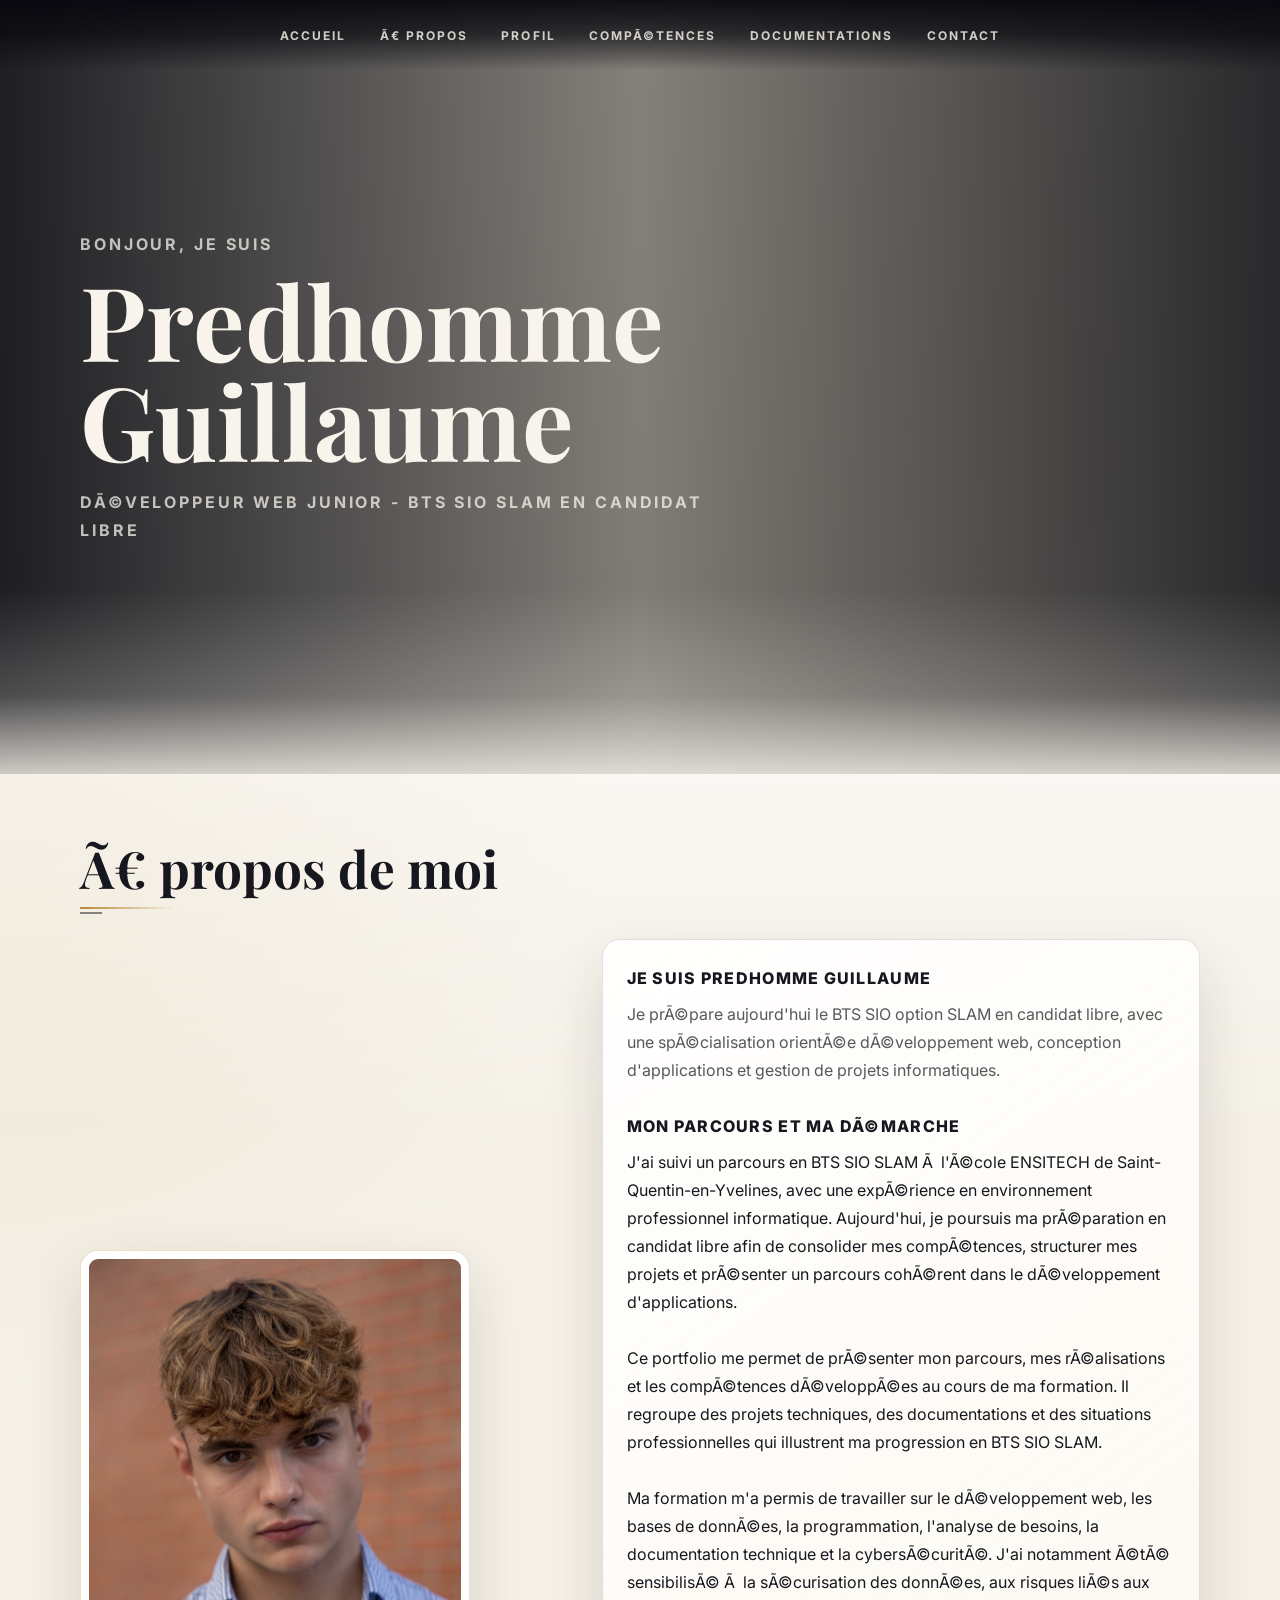
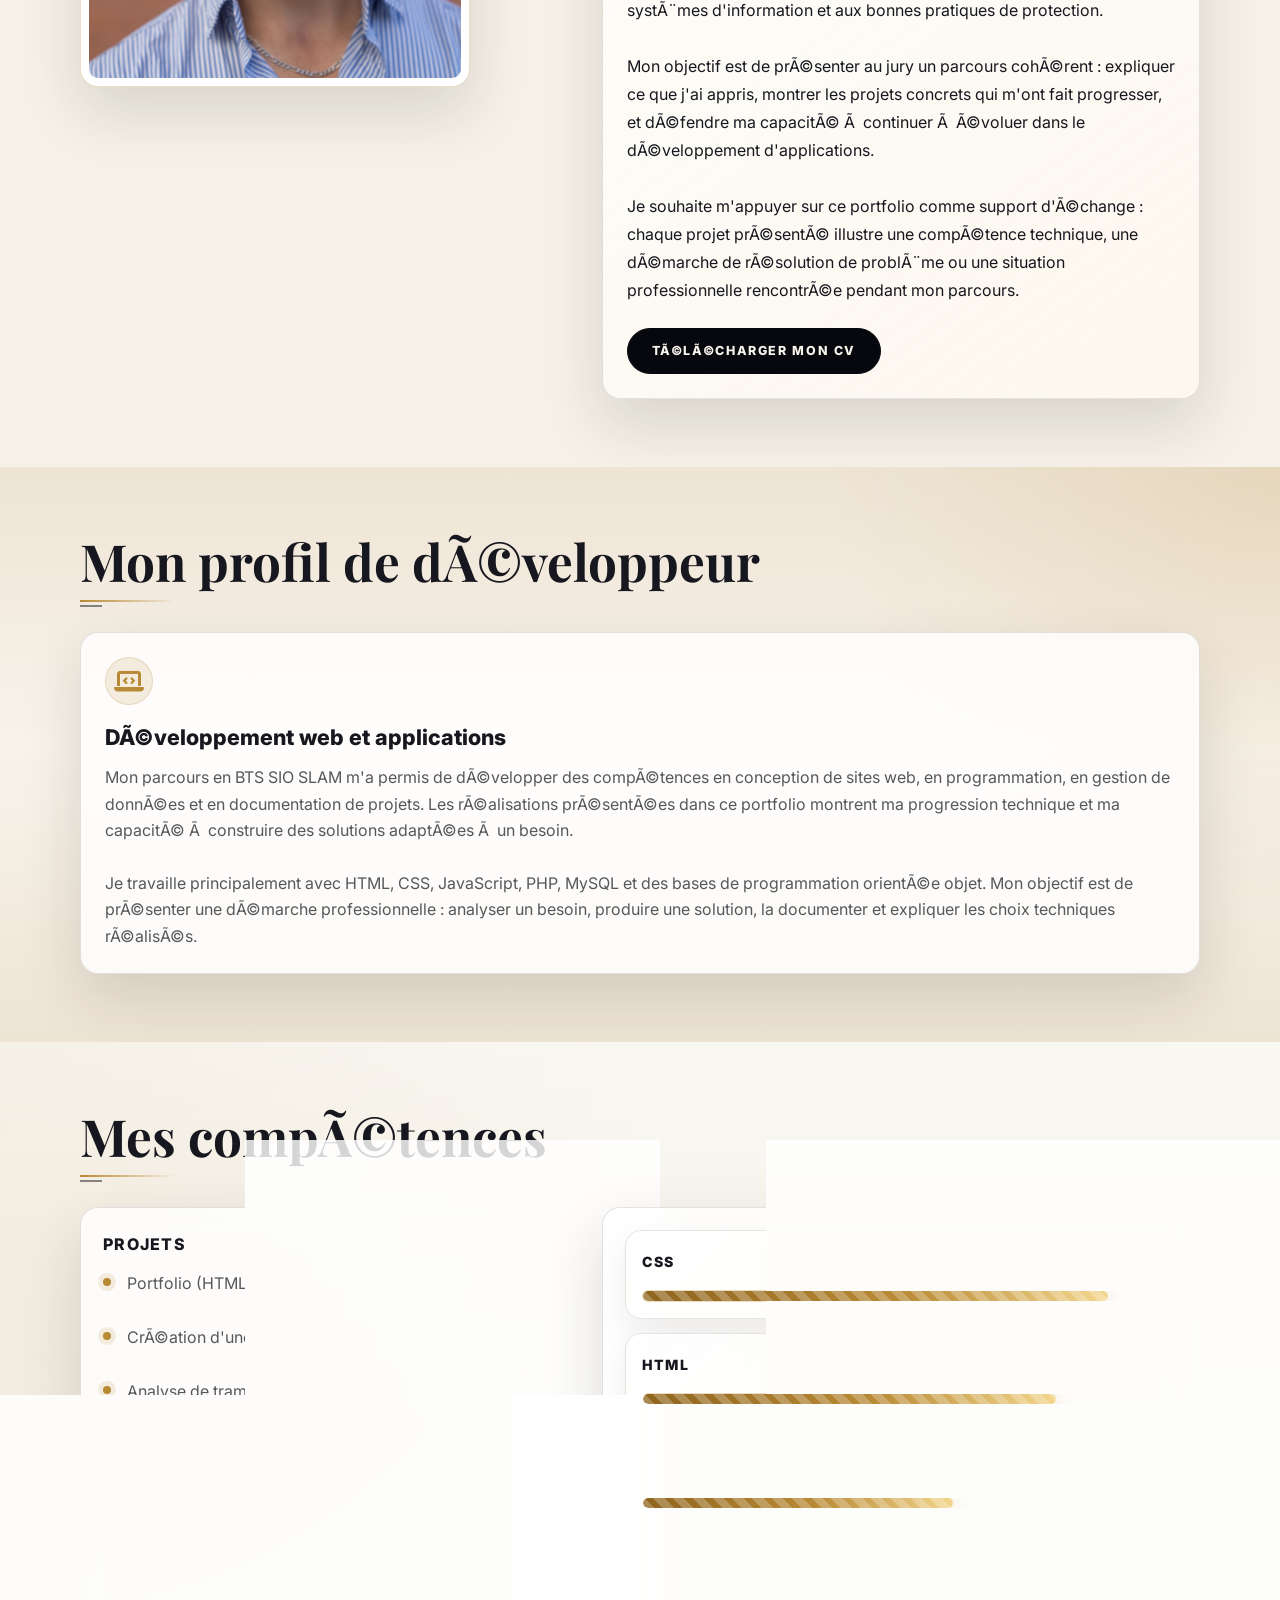
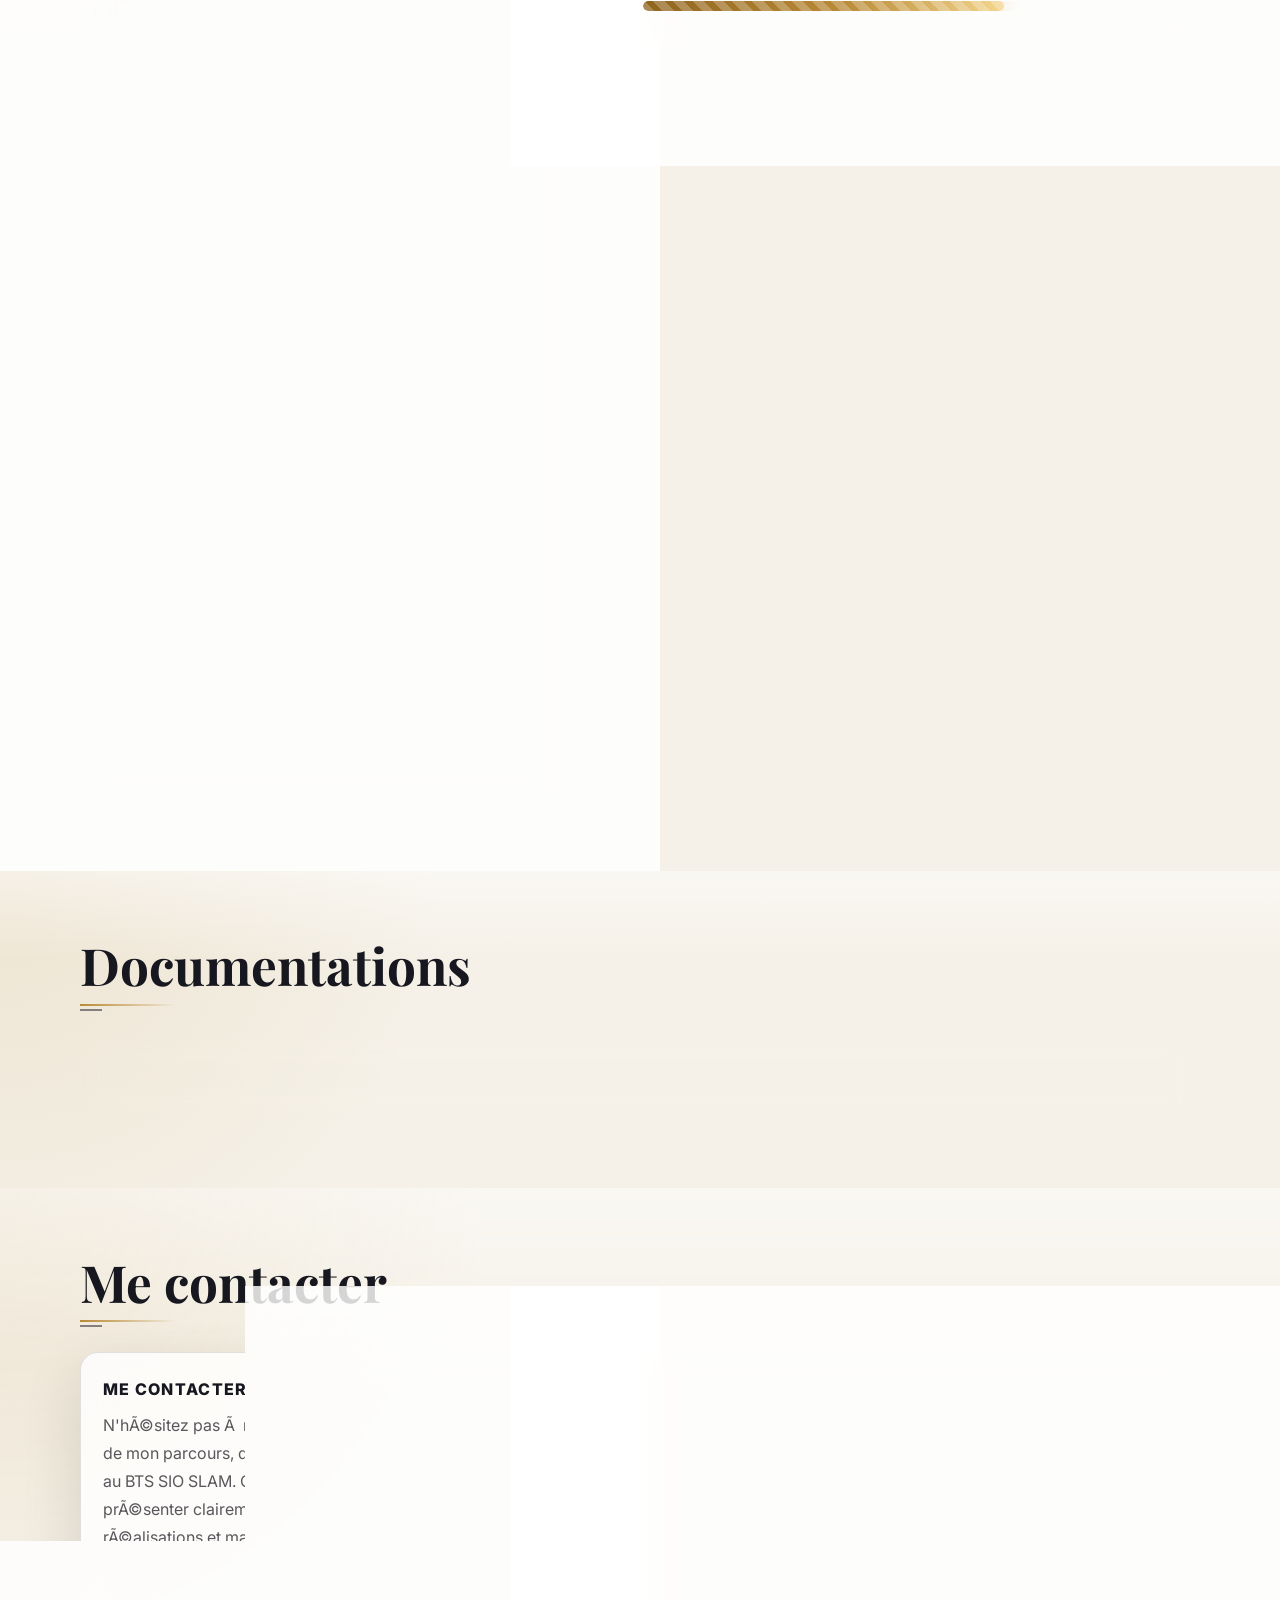
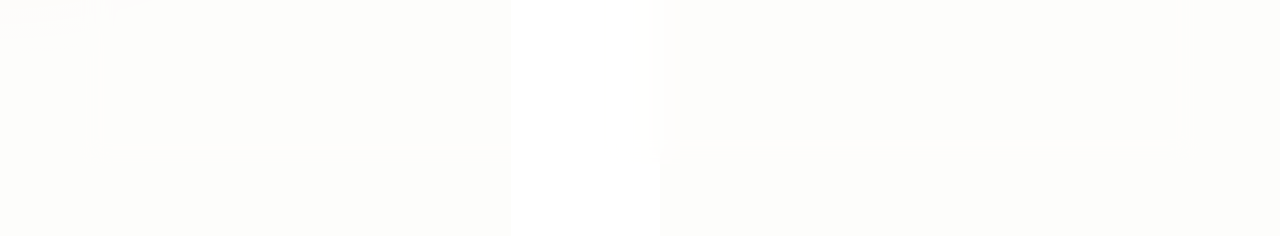
==== Html Portfolio.html @ 5b1522b6 "Update portfolio website" ====
﻿<!DOCTYPE html>
<html lang="fr">

<head>
  <meta charset="UTF-8">
  <meta name="viewport" content="width=device-width, initial-scale=1.0">
  <meta http-equiv="X-UA-Compatible" content="IE=edge,chrome=1">
  <meta name="keywords" content="BTS SIO, SLAM, portfolio, dÃ©veloppement web, programmation, projets informatiques">
  <meta name="description" content="Portfolio de Guillaume Predhomme, candidat libre au BTS SIO option SLAM, prÃ©sentant son parcours, ses compÃ©tences et ses projets informatiques.">
  <meta name="author" content="Predhomme Guillaume">
  <title>Predhomme Guillaume | Portfolio BTS SIO SLAM</title>
  <link rel="stylesheet" href="CSS portfolio.css">
  <link rel="stylesheet" href="https://cdnjs.cloudflare.com/ajax/libs/font-awesome/6.5.0/css/all.min.css">
  <script src="Javascript1.js"></script>



</head>


<body>


  <div class="scroll-up-btn">
    <i class="fas fa-angle-up"></i>
  </div>


  <nav class="navbar">
    <div class="max-width">
      <ul class="menu">
        <li><a href="#home" class="menu-btn"><strong>Accueil</strong></a></li>
        <li><a href="#about" class="menu-btn"><strong>Ã€ propos</strong></a></li>
        <li><a href="#services" class="menu-btn"><strong>Profil</strong></a></li>
        <li><a href="#skills" class="menu-btn"><strong>CompÃ©tences</strong></a></li>
        <li><a href="#documentations" class="menu-btn"><strong>Documentations</strong></a></li>
        <li><a href="#contact" class="menu-btn"><strong>Contact</strong></a></li>

      </ul>
      <div class="menu-btn">
        <i class="fas fa-bars"></i>
      </div>
    </div>
  </nav>



  <section class="home" id="home">
    <div class="max-width">
      <div class="home-content">
        <div class="text-1">Bonjour, je suis</div>
        <div class="text-2">Predhomme Guillaume</div>
        <div class="text-3">DÃ©veloppeur web junior - BTS SIO SLAM en candidat libre <span class="typing"></span></div>
      </div>
    </div>
  </section>



  <section class="about" id="about">
    <div class="max-width">
      <h2 class="title">Ã€ propos de moi</h2>
      <div class="about-content">
        <div class="column left">
          <img src="photo13 - Copy.jpg" alt="Photo1">
        </div>
        <div class="column right">
          <div class="text">Je suis Predhomme Guillaume <span class="typing-2"></span></div>
          <p>Je prÃ©pare aujourd'hui le BTS SIO option SLAM en candidat libre, avec une spÃ©cialisation orientÃ©e dÃ©veloppement web, conception d'applications et gestion de projets informatiques.</p>
          <br>
          <div class="text">Mon parcours et ma dÃ©marche</div>
          J'ai suivi un parcours en BTS SIO SLAM Ã  l'Ã©cole ENSITECH de Saint-Quentin-en-Yvelines, avec une expÃ©rience en environnement professionnel informatique. Aujourd'hui, je poursuis ma prÃ©paration en candidat libre afin de consolider mes compÃ©tences, structurer mes projets et prÃ©senter un parcours cohÃ©rent dans le dÃ©veloppement d'applications.<br>

<br>Ce portfolio me permet de prÃ©senter mon parcours, mes rÃ©alisations et les compÃ©tences dÃ©veloppÃ©es au cours de ma formation. Il regroupe des projets techniques, des documentations et des situations professionnelles qui illustrent ma progression en BTS SIO SLAM.<br>

<br>Ma formation m'a permis de travailler sur le dÃ©veloppement web, les bases de donnÃ©es, la programmation, l'analyse de besoins, la documentation technique et la cybersÃ©curitÃ©. J'ai notamment Ã©tÃ© sensibilisÃ© Ã  la sÃ©curisation des donnÃ©es, aux risques liÃ©s aux systÃ¨mes d'information et aux bonnes pratiques de protection.<br>

<br>Mon objectif est de prÃ©senter au jury un parcours cohÃ©rent : expliquer ce que j'ai appris, montrer les projets concrets qui m'ont fait progresser, et dÃ©fendre ma capacitÃ© Ã  continuer Ã  Ã©voluer dans le dÃ©veloppement d'applications.<br>

<br>Je souhaite m'appuyer sur ce portfolio comme support d'Ã©change : chaque projet prÃ©sentÃ© illustre une compÃ©tence technique, une dÃ©marche de rÃ©solution de problÃ¨me ou une situation professionnelle rencontrÃ©e pendant mon parcours.<br>

         <a href="template__ensitech (3).pdf" target="_blank">TÃ©lÃ©charger mon CV</a>
        </div>
      </div>
    </div>
  </section>



  <section class="services" id="services">
    <div class="max-width">
      <h2 class="title">Mon profil de dÃ©veloppeur</h2>
      <div class="serv-content">
        <div class="card">
          <div class="box">
            <i class="fas fa-laptop-code"></i>
            <div class="text">DÃ©veloppement web et applications</div>
            <p>Mon parcours en BTS SIO SLAM m'a permis de dÃ©velopper des compÃ©tences en conception de sites web, en programmation, en gestion de donnÃ©es et en documentation de projets. Les rÃ©alisations prÃ©sentÃ©es dans ce portfolio montrent ma progression technique et ma capacitÃ© Ã  construire des solutions adaptÃ©es Ã  un besoin.
            <br>
            <br>
              Je travaille principalement avec HTML, CSS, JavaScript, PHP, MySQL et des bases de programmation orientÃ©e objet. Mon objectif est de prÃ©senter une dÃ©marche professionnelle : analyser un besoin, produire une solution, la documenter et expliquer les choix techniques rÃ©alisÃ©s.</p>
          </div>

        </div>
      </div>
    </div>
  </section>


  <section class="skills" id="skills">
    <div class="max-width">
      <h2 class="title">Mes compÃ©tences</h2>
      <div class="skills-content">
        <div class="column left">
          <div class="text">Projets</div>

          <ul class="projects-list">
            <li class="projet">Portfolio (HTML, CSS, JavaScript)</li>
            <li class="projet">CrÃ©ation d'une machine virtuelle avec VirtualBox</li>
            <li class="projet">Analyse de trames sur WireShark</li>
            <li class="projet">Conception de pages Internet en HTML et CSS</li>
            <li class="projet">CrÃ©ation d'applications mobiles avec App Inventor</li>
            <li class="projet">Manipulation d'une carte Arduino Uno</li>
            <li class="projet">Utilisation de GLPI:
              <a href="GLPI TP SLAM PREDHOMME G (1).pdf" target="_blank"> GLPI</a></li>
              <li class="projet">Solution d'applications:
                <a href="Solutions_Applications_ap2.pdf" target="_blank"> Solution d'applications</a></li>
            <li class="projet">CrÃ©ation d'un site vitrine pour une entreprise fictive:
              <a href="TheEthernityCloud.pdf" target="_blank">Site vitrine </a> </li>
             <li class="projet">Projet client lÃ©ger:
                <a href="doc.pdf" target="_blank">BibliothÃ¨que</a></li>

             <li class="projet">Refonte du site web d'une entreprise en stage:
              <a href="Stage compte rendu.pdf" target="_blank">site web </a> </li>
              <li class="projet">Tableau de synthÃ¨se:
                <a href="Tableau de synthese fini.pdf" target="_blank">Tableau de synthÃ¨se </a> </li>




          </ul>

          <br>
          <div class="text">CompÃ©tences en dÃ©veloppement</div>

          <p>
            Mes compÃ©tences principales se situent autour du dÃ©veloppement web : structuration HTML, mise en forme CSS, interactions JavaScript, dÃ©veloppement PHP et manipulation de bases de donnÃ©es. Je continue Ã  renforcer ces compÃ©tences dans le cadre de ma prÃ©paration en candidat libre.
          </p>
          <br>
        </div>
        <div class="column right">
          <div class="bars">
            <div class="info">
              <span>CSS</span>
              <span>90%</span>
            </div>
            <div class="line python"></div>
          </div>
          <div class="bars">
            <div class="info">
              <span>HTML</span>
              <span>80%</span>
            </div>
            <div class="line html"></div>
          </div>
          <div class="bars">
            <div class="info">
              <span>PHP</span>
              <span>60%</span>
            </div>
            <div class="line css"></div>
          </div>
          <div class="bars">
            <div class="info">
              <span>JavaScript</span>
              <span>70%</span>
            </div>
            <div class="line js"></div>
          </div>


          </div>
        </div>
      </div>
  </section>

  <section class="documentations" id="documentations">
    <div class="max-width">
      <h2 class="title">Documentations</h2>
      <div class="documentations-content">
        <nav>
          <ul>
            <li><a href="Veilles technologique.html">Veille technologique</a></li>
          </ul>
        </nav>
      </div>
    </div>
  </section>




  <section class="contact" id="contact">
  <div class="max-width">
    <h2 class="title">Me contacter</h2>
    <div class="contact-content">
      <div class="column left">
        <div class="text">Me contacter</div>
        <p>N'hÃ©sitez pas Ã  me contacter pour Ã©changer au sujet de mon parcours, de mes projets ou de ma prÃ©paration au BTS SIO SLAM. Ce portfolio a pour objectif de prÃ©senter clairement mes compÃ©tences, mes rÃ©alisations et ma dÃ©marche professionnelle.</p>
        <div class="icons">
          <div class="row">
            <div class="info">
              <div class="head">&nbsp;Adresse</div>
              <div class="sub-title">&nbsp;7 avenue Joseph Kessel</div>
            </div>
          </div>
          <div class="row">
            <i class="fa-solid"></i>
            <div class="info">
              <div class="head">Email</div>
              <div class="sub-title"><a href="mailto:guillaumepredhomme@gmail.com" style="text-decoration: none; color: #333;">guillaumepredhomme@gmail.com</a></div>
            </div>
          </div>

        </div>
        <div class="social-menu">
          <ul>
  <li>
    <a href="https://www.linkedin.com/in/guillaume-predhomme-29634222a/" target="_blank">
      <i class="fab fa-linkedin"></i>
    </a>
  </li>
  <li>
    <a href="https://github.com/Gui0001" target="_blank">
      <i class="fab fa-github"></i>
    </a>
  </li>
  <li>
    <a href="https://www.instagram.com/gui.prdhm/" target="_blank">
      <i class="fab fa-instagram"></i>
    </a>
  </li>
</ul>

        </div>
      </div>
      <div class="column right">
        <div class="text">Envoyez-moi un message</div>
        <form id="contact-form" action="mailto:guillaumepredhomme@gmail.com" method="POST" enctype="multipart/form-data">
          <input type="text" name="name" class="field" placeholder="Votre Nom" required>
          <input type="email" name="email" class="field" placeholder="Votre Adresse E-mail" required>
          <textarea name="message" class="field" placeholder="Votre Message" required></textarea>
          <input type="submit" value="Envoyer" class="btn">
        </form>
      </div>
    </div>
  </div>
</section>







</body>


</html>
---- CSS portfolio.css ----
@import url("https://fonts.googleapis.com/css2?family=Inter:wght@400;500;600;700&family=Playfair+Display:wght@600;700&display=swap");

:root {
  --bg: #f5f1e8;
  --bg-soft: #ebe3d5;
  --panel: rgba(255, 255, 255, 0.82);
  --panel-solid: #fffaf1;
  --text: #17171f;
  --muted: rgba(23, 23, 31, 0.72);
  --subtle: rgba(23, 23, 31, 0.48);
  --line: rgba(23, 23, 31, 0.12);
  --gold: #b98a36;
  --gold-soft: rgba(185, 138, 54, 0.14);
  --dark: #07080e;
  --dark-panel: #11131d;
  --on-dark: #f8f4ec;
  --on-dark-muted: rgba(248, 244, 236, 0.74);
  --shadow: 0 24px 60px rgba(38, 31, 20, 0.14);
  --radius: 18px;
}

*,
*::before,
*::after {
  margin: 0;
  padding: 0;
  box-sizing: border-box;
  text-decoration: none;
}

html {
  scroll-behavior: smooth;
}

body {
  min-height: 100vh;
  font-family: "Inter", "Poppins", system-ui, -apple-system, BlinkMacSystemFont, sans-serif;
  font-size: 16px;
  line-height: 1.75;
  color: var(--text);
  background:
    radial-gradient(circle at 78% 8%, rgba(185, 138, 54, 0.16), transparent 30%),
    radial-gradient(circle at 8% 24%, rgba(55, 65, 92, 0.11), transparent 28%),
    linear-gradient(180deg, #fffaf1 0%, #f5f1e8 44%, #eee5d8 100%),
    var(--bg);
}

body::selection {
  background: var(--gold);
  color: var(--dark);
}

::-webkit-scrollbar {
  width: 7px;
}

::-webkit-scrollbar-track {
  background: #e9dfd0;
}

::-webkit-scrollbar-thumb {
  background: linear-gradient(var(--gold), #d2c2a4);
  border-radius: 999px;
}

.loader_bg {
  position: fixed;
  inset: 0;
  z-index: 9999999;
  display: grid;
  place-items: center;
  background: var(--panel-solid);
}

.loader {
  display: grid;
  place-items: center;
  width: 100%;
  height: 100%;
}

.loader img {
  width: min(280px, 68vw);
  filter: drop-shadow(0 24px 50px rgba(0, 0, 0, 0.65));
}

.max-width {
  width: min(1120px, calc(100% - 40px));
  margin: auto;
}

section {
  position: relative;
  padding: 68px 0;
}

.about,
.services,
.skills,
.projects,
.contact,
.documentations,
footer {
  font-family: "Inter", "Poppins", sans-serif;
}

section .title {
  position: relative;
  width: fit-content;
  margin-bottom: 30px;
  padding-bottom: 13px;
  font-family: "Playfair Display", Georgia, serif;
  font-size: clamp(2rem, 4vw, 3.2rem);
  line-height: 1.05;
  font-weight: 700;
  letter-spacing: 0;
  color: var(--text);
}

section .title::before,
section .title::after {
  content: "";
  position: absolute;
  left: 0;
  bottom: 0;
  height: 2px;
}

section .title::before {
  width: 96px;
  background: linear-gradient(90deg, var(--gold), transparent);
}

section .title::after {
  width: 22px;
  background: var(--text);
  transform: translateY(5px);
  opacity: 0.5;
}

a {
  color: inherit;
}

p {
  color: var(--muted);
}

.navbar {
  position: fixed;
  top: 0;
  left: 0;
  width: 100%;
  z-index: 999;
  padding: 18px 0;
  font-family: "Inter", sans-serif;
  background: linear-gradient(to bottom, rgba(7, 8, 14, 0.94), rgba(7, 8, 14, 0.68), transparent);
  backdrop-filter: blur(18px);
  transition: padding 0.3s ease, background 0.3s ease, border-color 0.3s ease;
}

.navbar.sticky {
  padding: 12px 0;
  background: rgba(7, 8, 14, 0.92);
  border-bottom: 1px solid rgba(248, 244, 236, 0.12);
}

.navbar .max-width {
  display: flex;
  align-items: center;
  justify-content: center;
}

.navbar .logo a {
  color: var(--on-dark);
  font-size: 1.3rem;
  font-weight: 700;
  letter-spacing: 0.08em;
  text-transform: uppercase;
}

.navbar .logo a span {
  color: var(--gold);
}

.navbar .menu {
  display: flex;
  align-items: center;
  justify-content: center;
  gap: clamp(14px, 2.6vw, 34px);
  list-style: none;
}

.navbar .menu li {
  list-style: none;
}

.navbar .menu li a {
  position: relative;
  display: inline-flex;
  align-items: center;
  min-height: 34px;
  color: var(--on-dark);
  font-size: 0.75rem;
  font-weight: 700;
  letter-spacing: 0.17em;
  text-transform: uppercase;
  opacity: 0.82;
  transition: color 0.25s ease, opacity 0.25s ease;
}

.navbar .menu li a::after {
  content: "";
  position: absolute;
  left: 0;
  bottom: 2px;
  width: 0;
  height: 1px;
  background: var(--gold);
  transition: width 0.25s ease;
}

.navbar .menu li a:hover {
  color: var(--gold);
  opacity: 1;
}

.navbar .menu li a:hover::after {
  width: 100%;
}

.menu-btn {
  color: var(--on-dark);
  font-size: 22px;
  cursor: pointer;
  display: none;
}

.scroll-up-btn {
  position: fixed;
  right: 22px;
  bottom: 14px;
  z-index: 9999;
  display: grid;
  place-items: center;
  width: 42px;
  height: 42px;
  color: var(--on-dark);
  background: var(--dark);
  border-radius: 999px;
  box-shadow: var(--shadow);
  font-size: 22px;
  cursor: pointer;
  opacity: 0;
  pointer-events: none;
  transition: transform 0.25s ease, opacity 0.25s ease, bottom 0.25s ease, background 0.25s ease;
}

.scroll-up-btn.show {
  bottom: 28px;
  opacity: 1;
  pointer-events: auto;
}

.scroll-up-btn:hover {
  transform: translateY(-3px);
  color: var(--dark);
  background: var(--gold);
}

.home {
  display: flex;
  align-items: center;
  min-height: 86vh;
  color: var(--on-dark);
  background:
    linear-gradient(90deg, rgba(7, 8, 14, 0.9), rgba(7, 8, 14, 0.48), rgba(7, 8, 14, 0.86)),
    url("https://images.unsplash.com/photo-1515879218367-8466d910aaa4?auto=format&fit=crop&w=1800&q=80") center / cover no-repeat fixed;
  font-family: "Inter", sans-serif;
}

.home::after {
  content: "";
  position: absolute;
  inset: auto 0 0;
  height: 24%;
  background: linear-gradient(
    to bottom,
    transparent 0%,
    rgba(245, 241, 232, 0.22) 58%,
    rgba(245, 241, 232, 0.82) 100%
  );
  pointer-events: none;
}

.home .max-width {
  position: relative;
  z-index: 1;
  width: min(1120px, calc(100% - 40px));
}

.home .home-content {
  max-width: 760px;
  animation: riseIn 0.85s ease both;
}

.home .home-content .text-1,
.home .home-content .text-3 {
  color: var(--on-dark-muted);
  font-size: clamp(0.82rem, 1.8vw, 1rem);
  font-weight: 700;
  letter-spacing: 0.18em;
  text-transform: uppercase;
}

.home .home-content .text-1 {
  margin-bottom: 12px;
}

.home .home-content .text-2 {
  max-width: 900px;
  margin-left: 0;
  font-family: "Playfair Display", Georgia, serif;
  font-size: clamp(3rem, 8vw, 6.6rem);
  font-weight: 700;
  line-height: 0.98;
  letter-spacing: 0;
}

.home .home-content .text-3 {
  max-width: 680px;
  margin: 18px 0 0;
}

.home .home-content .text-3 span {
  color: var(--gold);
  background: none;
  -webkit-text-fill-color: currentColor;
}

.home .home-content a,
.about .about-content .right a,
.skills .skills-content .left a,
.right form .button-area button,
#contact-form .btn,
input[type="submit"].btn {
  display: inline-flex;
  align-items: center;
  justify-content: center;
  min-height: 46px;
  margin-top: 24px;
  padding: 0 24px;
  color: var(--on-dark);
  background: var(--dark);
  border: 1px solid var(--dark);
  border-radius: 999px;
  font-family: "Inter", sans-serif;
  font-size: 0.78rem;
  font-weight: 800;
  letter-spacing: 0.13em;
  text-transform: uppercase;
  cursor: pointer;
  transition: transform 0.25s ease, background 0.25s ease, border-color 0.25s ease, color 0.25s ease;
}

.home .home-content a:hover,
.about .about-content .right a:hover,
.skills .skills-content .left a:hover,
.right form .button-area button:hover,
#contact-form .btn:hover,
input[type="submit"].btn:hover {
  color: var(--dark);
  background: var(--gold);
  border-color: var(--gold);
  transform: translateY(-3px);
  animation: none;
}

.home .home-content a {
  color: var(--dark);
  background: var(--on-dark);
  border-color: var(--on-dark);
}

.about,
.skills,
.contact,
.documentations {
  background:
    linear-gradient(180deg, rgba(255, 255, 255, 0.48), transparent 28%),
    radial-gradient(circle at top left, rgba(185, 138, 54, 0.13), transparent 34%),
    var(--bg);
}

.about .about-content,
.skills .skills-content,
.contact .contact-content {
  display: grid;
  grid-template-columns: minmax(0, 0.9fr) minmax(0, 1.1fr);
  gap: 32px;
  align-items: center;
}

.about .about-content .left,
.about .about-content .right {
  width: auto;
}

.about .about-content .left {
  display: flex;
  justify-content: flex-start;
}

.about .about-content .left img {
  display: block;
  width: min(100%, 390px);
  height: auto;
  aspect-ratio: 1 / 1.12;
  object-fit: cover;
  border-radius: var(--radius);
  border: 1px solid rgba(185, 138, 54, 0.28);
  box-shadow: var(--shadow);
  background: #fff;
  padding: 8px;
}

.about .about-content .right {
  padding: 24px;
  border: 1px solid var(--line);
  border-radius: var(--radius);
  background:
    linear-gradient(145deg, rgba(255, 255, 255, 0.94), rgba(255, 250, 241, 0.72));
  box-shadow: var(--shadow);
}

.about .about-content .right .text,
.skills .skills-content .left .text,
.contact .contact-content .text {
  margin-bottom: 8px;
  color: var(--text);
  font-size: 1rem;
  font-weight: 800;
  letter-spacing: 0.08em;
  text-transform: uppercase;
}

.about .about-content .right .text span {
  color: var(--gold);
  background: none;
  -webkit-text-fill-color: currentColor;
}

.about .about-content .right p,
.skills .skills-content .left p,
.contact .contact-content .left p {
  text-align: left;
}

.services,
.projects {
  color: var(--text);
  background:
    radial-gradient(circle at top right, rgba(185, 138, 54, 0.15), transparent 32%),
    linear-gradient(180deg, #eee4d4 0%, #f8f3eb 48%, #eee4d4 100%);
}

.services .serv-content {
  display: grid;
  grid-template-columns: minmax(0, 1fr);
  gap: 22px;
}

.services .serv-content .card,
.projects .carousel .card {
  width: 100%;
  overflow: hidden;
  text-align: left;
  background: var(--panel);
  border: 1px solid var(--line);
  border-radius: var(--radius);
  box-shadow: var(--shadow);
  cursor: default;
  transition: transform 0.3s ease, border-color 0.3s ease, background 0.3s ease, box-shadow 0.3s ease;
}

.services .serv-content .card {
  padding: 0;
}

.services .serv-content .card .box,
.projects .carousel .card .box {
  padding: 24px;
  transition: transform 0.3s ease;
}

.services .serv-content .card:hover,
.projects .carousel .card:hover {
  background: rgba(255, 255, 255, 0.96);
  border-color: rgba(185, 138, 54, 0.42);
  box-shadow: 0 30px 70px rgba(38, 31, 20, 0.18);
  transform: translateY(-8px);
}

.services .serv-content .card:hover .box,
.projects .carousel .card:hover .box {
  transform: none;
}

.services .serv-content .card i {
  display: grid;
  place-items: center;
  width: 48px;
  height: 48px;
  margin-bottom: 14px;
  color: var(--gold);
  background: var(--gold-soft);
  border: 1px solid rgba(185, 138, 54, 0.22);
  border-radius: 999px;
  font-size: 24px;
  -webkit-text-fill-color: currentColor;
  transition: transform 0.3s ease, background 0.3s ease;
}

.services .serv-content .card:hover i {
  color: var(--gold);
  background: rgba(185, 138, 54, 0.2);
  transform: translateY(-2px);
}

.services .serv-content .card .text,
.projects .carousel .card .text {
  margin: 0 0 8px;
  color: var(--text);
  font-size: 1.35rem;
  font-weight: 800;
  letter-spacing: 0;
}

.services .serv-content .card p {
  color: var(--muted);
  line-height: 1.65;
}

.skills .skills-content {
  align-items: start;
}

.skills .skills-content .column,
.contact .contact-content .column {
  width: auto;
}

.skills .skills-content .left,
.skills .skills-content .right,
.contact .contact-content .left,
.contact .contact-content .right,
.documentations-content {
  padding: 22px;
  border: 1px solid var(--line);
  border-radius: var(--radius);
  background: var(--panel);
  box-shadow: var(--shadow);
  backdrop-filter: blur(14px);
}

.projects-list {
  display: grid;
  gap: 10px;
  margin: 0;
  padding: 0;
  list-style: none;
}

.intern,
.project,
.projet {
  position: relative;
  margin: 0 0 10px 0;
  padding-left: 24px;
  color: var(--muted);
  list-style: none;
}

.projet {
  display: grid;
  grid-template-columns: minmax(0, 1fr) auto;
  column-gap: 16px;
  row-gap: 8px;
  align-items: center;
  min-height: 34px;
}

.skills .projet a {
  justify-self: end;
  display: inline-flex;
  align-items: center;
  justify-content: center;
  min-height: 30px;
  padding: 4px 12px;
  color: var(--text);
  background: rgba(185, 138, 54, 0.1);
  border: 1px solid rgba(185, 138, 54, 0.34);
  border-radius: 999px;
  font-size: 0.76rem;
  font-weight: 800;
  letter-spacing: 0.08em;
  line-height: 1.2;
  text-transform: uppercase;
  white-space: nowrap;
}

.skills .projet a:hover {
  color: #fff;
  background: var(--gold);
  border-color: var(--gold);
}

.intern::before,
.project::before,
.projet::before {
  content: "";
  position: absolute;
  left: 0;
  top: 0.78em;
  width: 8px;
  height: 8px;
  background: var(--gold);
  border-radius: 999px;
  box-shadow: 0 0 0 5px var(--gold-soft);
}

.skills a,
.documentations-content a,
.contact a {
  color: var(--text);
  border-bottom: 1px solid rgba(185, 138, 54, 0.6);
  transition: color 0.25s ease, border-color 0.25s ease;
}

.skills a:hover,
.documentations-content a:hover,
.contact a:hover {
  color: var(--gold);
  border-color: var(--gold);
}

.skills .skills-content .right {
  display: grid;
  gap: 14px;
}

.skills .skills-content .right .bars {
  position: relative;
  overflow: hidden;
  margin-bottom: 0;
  padding: 16px;
  background:
    linear-gradient(135deg, rgba(255, 255, 255, 0.88), rgba(255, 250, 241, 0.6)),
    radial-gradient(circle at top right, rgba(185, 138, 54, 0.16), transparent 34%);
  border: 1px solid rgba(23, 23, 31, 0.1);
  border-radius: 16px;
  box-shadow: 0 16px 36px rgba(38, 31, 20, 0.08);
  transition: transform 0.25s ease, border-color 0.25s ease, box-shadow 0.25s ease;
}

.skills .skills-content .right .bars::after {
  content: "";
  position: absolute;
  inset: 0;
  background: linear-gradient(110deg, transparent 0%, rgba(255, 255, 255, 0.42) 45%, transparent 70%);
  transform: translateX(-120%);
  animation: skillSheen 3.6s ease-in-out infinite;
  pointer-events: none;
}

.skills .skills-content .right .bars:hover {
  transform: translateY(-4px);
  border-color: rgba(185, 138, 54, 0.34);
  box-shadow: 0 22px 44px rgba(38, 31, 20, 0.13);
}

.skills .skills-content .right .info {
  position: relative;
  z-index: 1;
  display: flex;
  align-items: center;
  justify-content: space-between;
  gap: 16px;
  margin-bottom: 12px;
  color: var(--text);
}

.skills .skills-content .right span {
  font-weight: 850;
  font-size: 0.88rem;
  letter-spacing: 0.1em;
  text-transform: uppercase;
}

.skills .skills-content .right .info span:last-child {
  min-width: 56px;
  padding: 4px 10px;
  color: #fff;
  background: var(--dark);
  border: 1px solid rgba(185, 138, 54, 0.32);
  border-radius: 999px;
  text-align: center;
  font-size: 0.76rem;
  letter-spacing: 0.06em;
}

.skills .skills-content .right .line {
  position: relative;
  z-index: 1;
  --level: 0%;
  width: 100%;
  height: 12px;
  overflow: hidden;
  background: rgba(185, 138, 54, 0.14);
  border: 1px solid rgba(185, 138, 54, 0.18);
  border-radius: 999px;
}

.skills .skills-content .right .line::before {
  content: "";
  position: absolute;
  inset: 0 auto 0 0;
  width: var(--level);
  background:
    repeating-linear-gradient(45deg, rgba(255, 255, 255, 0.24) 0 8px, transparent 8px 14px),
    linear-gradient(90deg, #8f641d 0%, var(--gold) 55%, #f3d68d 100%);
  border-radius: inherit;
  box-shadow: 0 0 18px rgba(185, 138, 54, 0.34);
  animation: fillBar 1.25s cubic-bezier(0.22, 1, 0.36, 1) both;
}

.skills .skills-content .right .bars:nth-child(1) .line::before {
  animation-delay: 0.05s;
}

.skills .skills-content .right .bars:nth-child(2) .line::before {
  animation-delay: 0.16s;
}

.skills .skills-content .right .bars:nth-child(3) .line::before {
  animation-delay: 0.27s;
}

.skills .skills-content .right .bars:nth-child(4) .line::before {
  animation-delay: 0.38s;
}

.skills .skills-content .right .line.python {
  --level: 90%;
}

.skills .skills-content .right .line.html {
  --level: 80%;
}

.skills .skills-content .right .line.css {
  --level: 60%;
}

.skills .skills-content .right .line.js {
  --level: 70%;
}

.projects .carousel .card {
  padding: 0;
  text-align: center;
}

.projects .carousel .card img {
  width: 150px;
  height: 150px;
  object-fit: cover;
  border: 3px solid rgba(185, 138, 54, 0.5);
  border-radius: 50%;
  transition: transform 0.3s ease, border-color 0.3s ease;
}

.projects .carousel .card:hover img {
  border-color: var(--gold);
  transform: scale(1.04);
}

.owl-dots {
  margin-top: 26px;
  text-align: center;
}

.owl-dot {
  width: 10px;
  height: 10px;
  margin: 0 5px;
  border: 1px solid rgba(185, 138, 54, 0.5) !important;
  border-radius: 999px;
  outline: none !important;
  transition: all 0.25s ease;
}

.owl-dot.active {
  width: 34px;
}

.owl-dot.active,
.owl-dot:hover {
  background: var(--gold) !important;
}

.documentations {
  text-align: left;
}

.documentations .max-width {
  max-width: 1120px;
}

.documentations-content ul {
  display: grid;
  gap: 12px;
  list-style: none;
}

.documentations-content ul li a {
  display: inline-flex;
  align-items: center;
  min-height: 38px;
  font-size: 1rem;
  font-weight: 800;
  letter-spacing: 0.08em;
  text-transform: uppercase;
}

.contact .contact-content {
  align-items: start;
}

.contact .contact-content .left .icons {
  display: grid;
  gap: 10px;
  margin: 18px 0;
}

.contact .contact-content .row {
  display: flex;
  align-items: center;
  min-height: 48px;
}

.contact .contact-content .row .info {
  margin-left: 18px;
}

.contact .contact-content .row i {
  display: grid;
  place-items: center;
  width: 38px;
  height: 38px;
  flex: 0 0 38px;
  color: var(--gold);
  background: var(--gold-soft);
  border: 1px solid rgba(185, 138, 54, 0.24);
  border-radius: 999px;
  font-size: 16px;
}

.contact .contact-content .row i.fa-solid::before {
  content: "\f0e0";
  font-family: "Font Awesome 6 Free", "Font Awesome 5 Free";
  font-weight: 900;
}

.contact .contact-content .icons .row:first-child::before {
  content: "\f3c5";
  display: grid;
  place-items: center;
  width: 38px;
  height: 38px;
  flex: 0 0 38px;
  color: var(--gold);
  background: var(--gold-soft);
  border: 1px solid rgba(185, 138, 54, 0.24);
  border-radius: 999px;
  font-family: "Font Awesome 6 Free", "Font Awesome 5 Free";
  font-size: 16px;
  font-weight: 900;
}

.contact .contact-content .info .head {
  color: var(--text);
  font-size: 0.78rem;
  font-weight: 800;
  letter-spacing: 0.12em;
  text-transform: uppercase;
}

.contact .contact-content .info .sub-title,
.contact .contact-content .info .sub-title a {
  color: var(--muted) !important;
}

#contact-form {
  display: grid;
  gap: 12px;
}

.contact .right form .field,
.contact .right form .fields .field,
#contact-form .field {
  width: 100%;
  min-height: 48px;
  margin-bottom: 0;
  padding: 0 16px;
  color: var(--text);
  background: rgba(255, 255, 255, 0.72);
  border: 1px solid var(--line);
  border-radius: 999px;
  outline: none;
  font-family: inherit;
  font-size: 0.95rem;
  transition: border-color 0.25s ease, box-shadow 0.25s ease, background 0.25s ease;
}

#contact-form textarea.field,
.contact .right form textarea.field,
.contact .right form .textarea textarea {
  min-height: 128px;
  padding: 14px 16px;
  border-radius: 18px;
  resize: vertical;
}

.contact .right form .field::placeholder,
#contact-form .field::placeholder {
  color: var(--subtle);
}

.contact .right form .field:focus,
.contact .right form .textarea textarea:focus,
#contact-form .field:focus {
  background: #fff;
  border-color: rgba(185, 138, 54, 0.78);
  box-shadow: 0 0 0 3px rgba(185, 138, 54, 0.12);
}

#contact-form .btn,
input[type="submit"].btn {
  width: fit-content;
}

.social-menu ul {
  display: flex;
  flex-wrap: wrap;
  gap: 10px;
  transform: none;
  list-style: none;
}

.social-menu ul li {
  margin: 0;
  list-style: none;
}

.social-menu ul li a {
  position: relative;
  display: grid;
  place-items: center;
  width: 48px;
  height: 48px;
  color: var(--text);
  background: rgba(255, 255, 255, 0.72);
  border: 1px solid var(--line);
  border-radius: 999px;
  box-shadow: none;
  transition: transform 0.25s ease, background 0.25s ease, border-color 0.25s ease;
}

.social-menu ul li .fab {
  color: inherit;
  font-size: 22px;
  line-height: 1;
}

.social-menu ul li a:hover {
  color: #fff;
  background: var(--gold);
  border-color: var(--gold);
  transform: translateY(-4px);
}

.col-4 {
  background: var(--panel-solid);
}

.rights {
  position: static;
}

footer {
  padding: 20px 0;
  color: var(--on-dark-muted);
  background: var(--dark);
  border-top: 1px solid rgba(248, 244, 236, 0.12);
  text-align: center;
}

footer span a {
  color: var(--gold);
}

footer span a:hover {
  text-decoration: underline;
}

@keyframes riseIn {
  from {
    opacity: 0;
    transform: translateY(18px);
  }

  to {
    opacity: 1;
    transform: translateY(0);
  }
}

@keyframes fillBar {
  from {
    transform: scaleX(0);
    transform-origin: left;
  }

  to {
    transform: scaleX(1);
    transform-origin: left;
  }
}

@keyframes skillSheen {
  0%,
  46% {
    transform: translateX(-120%);
  }

  72%,
  100% {
    transform: translateX(120%);
  }
}

@media (max-width: 1104px) {
  section {
    padding: 62px 0;
  }
}

@media (max-width: 947px) {
  .menu-btn {
    display: block;
    z-index: 1000;
  }

  .menu-btn i.active:before {
    content: "\f00d";
  }

  .navbar .max-width {
    justify-content: flex-end;
  }

  .navbar .menu {
    position: fixed;
    top: 0;
    left: -100%;
    display: flex;
    flex-direction: column;
    justify-content: center;
    width: 100%;
    height: 100vh;
    padding: 80px 28px;
    background: rgba(7, 8, 14, 0.98);
    border-right: 1px solid rgba(248, 244, 236, 0.12);
    transition: left 0.3s ease;
  }

  .navbar .menu.active {
    left: 0;
  }

  .navbar .menu li a {
    min-height: 48px;
    font-size: 1rem;
  }

  .about .about-content,
  .skills .skills-content,
  .contact .contact-content {
    grid-template-columns: 1fr;
    gap: 28px;
  }

  .about .about-content .left {
    justify-content: center;
  }

  .about .about-content .left img {
    width: min(100%, 340px);
  }
}

@media (max-width: 690px) {
  .max-width,
  .home .max-width {
    width: min(100% - 28px, 1120px);
  }

  section {
    padding: 56px 0;
  }

  .home {
    min-height: 92vh;
    background-attachment: scroll;
  }

  .home .home-content .text-2 {
    font-size: clamp(2.7rem, 15vw, 4.6rem);
  }

  .about .about-content .right,
  .skills .skills-content .left,
  .skills .skills-content .right,
  .contact .contact-content .left,
  .contact .contact-content .right,
  .documentations-content,
  .services .serv-content .card .box {
    padding: 20px;
  }
}

@media (max-width: 500px) {
  body {
    font-size: 15px;
  }

  .projet {
    grid-template-columns: 1fr;
  }

  .skills .projet a {
    justify-self: start;
  }

  section .title {
    font-size: 2rem;
  }

  .contact .right form .fields {
    flex-direction: column;
  }

  .contact .right form .name,
  .contact .right form .email {
    margin: 0;
  }

  .scroll-up-btn {
    right: 14px;
    width: 38px;
    height: 38px;
    font-size: 20px;
  }
}
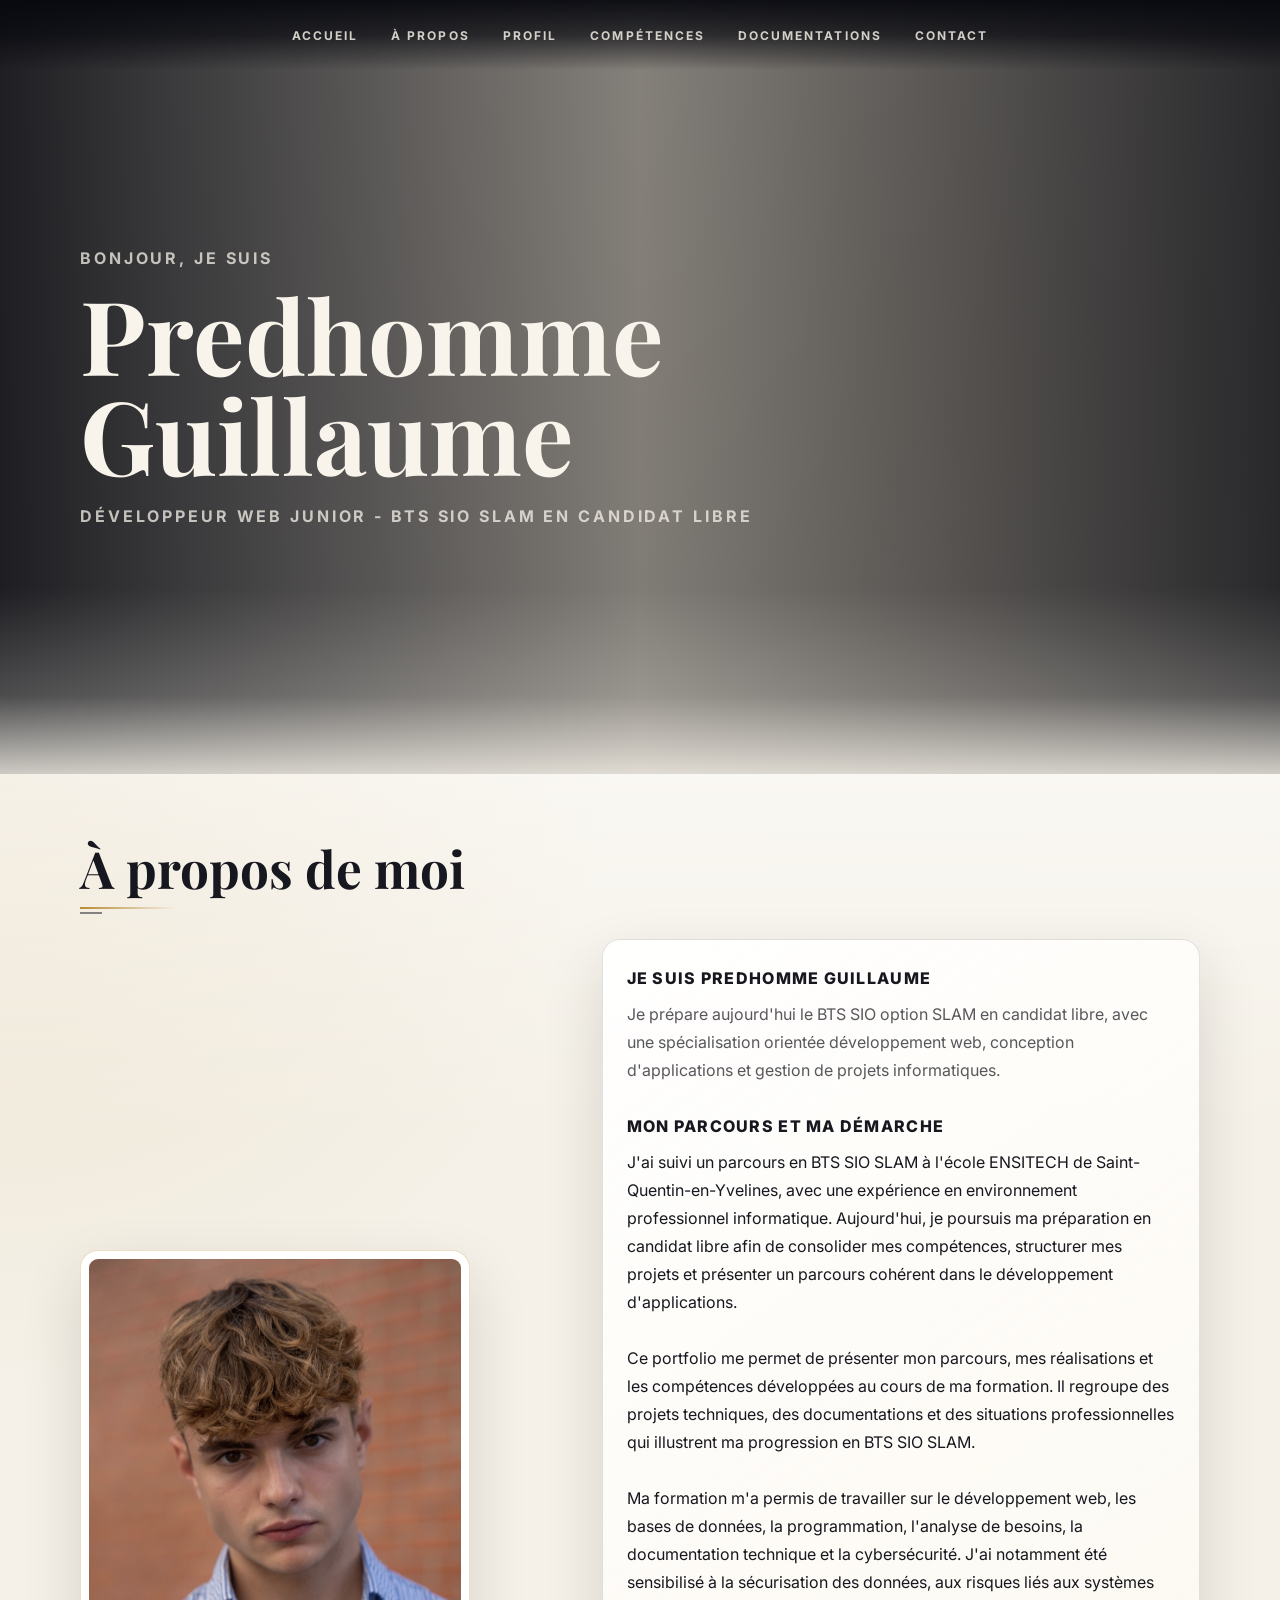
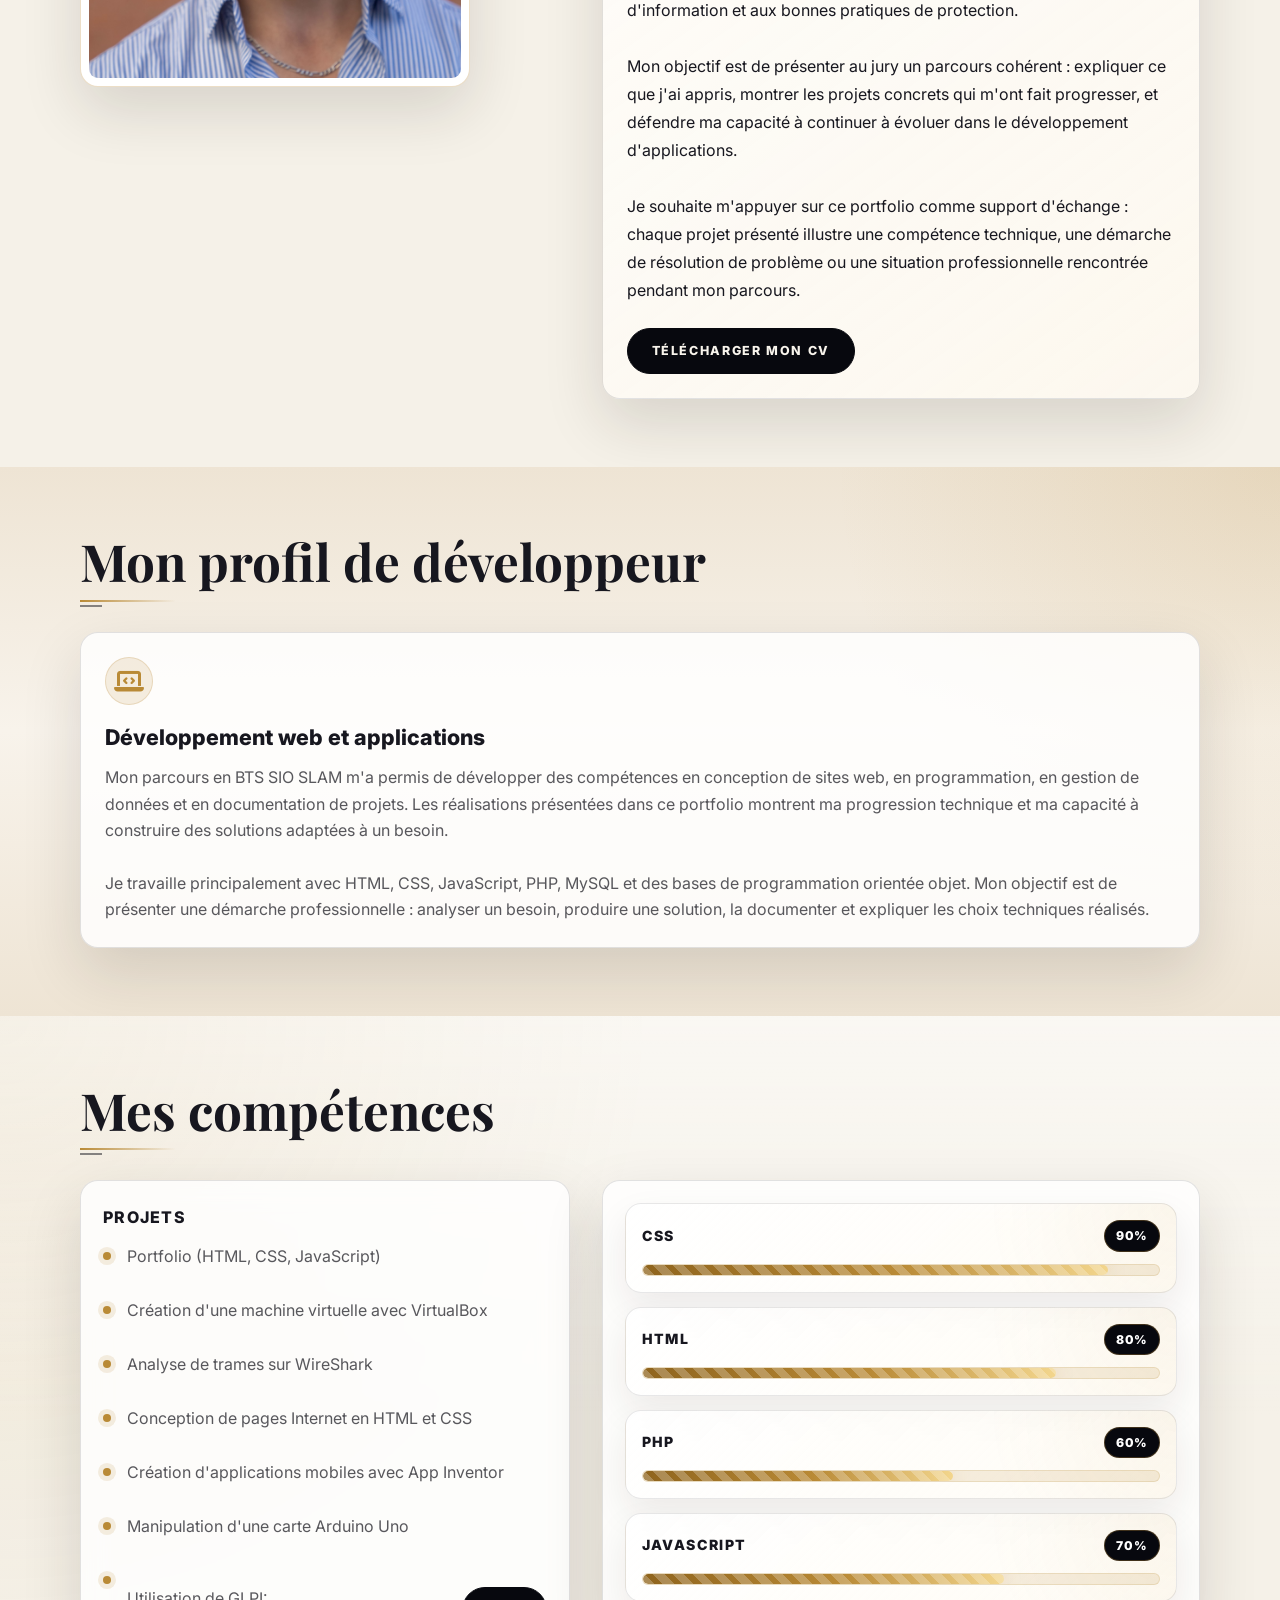
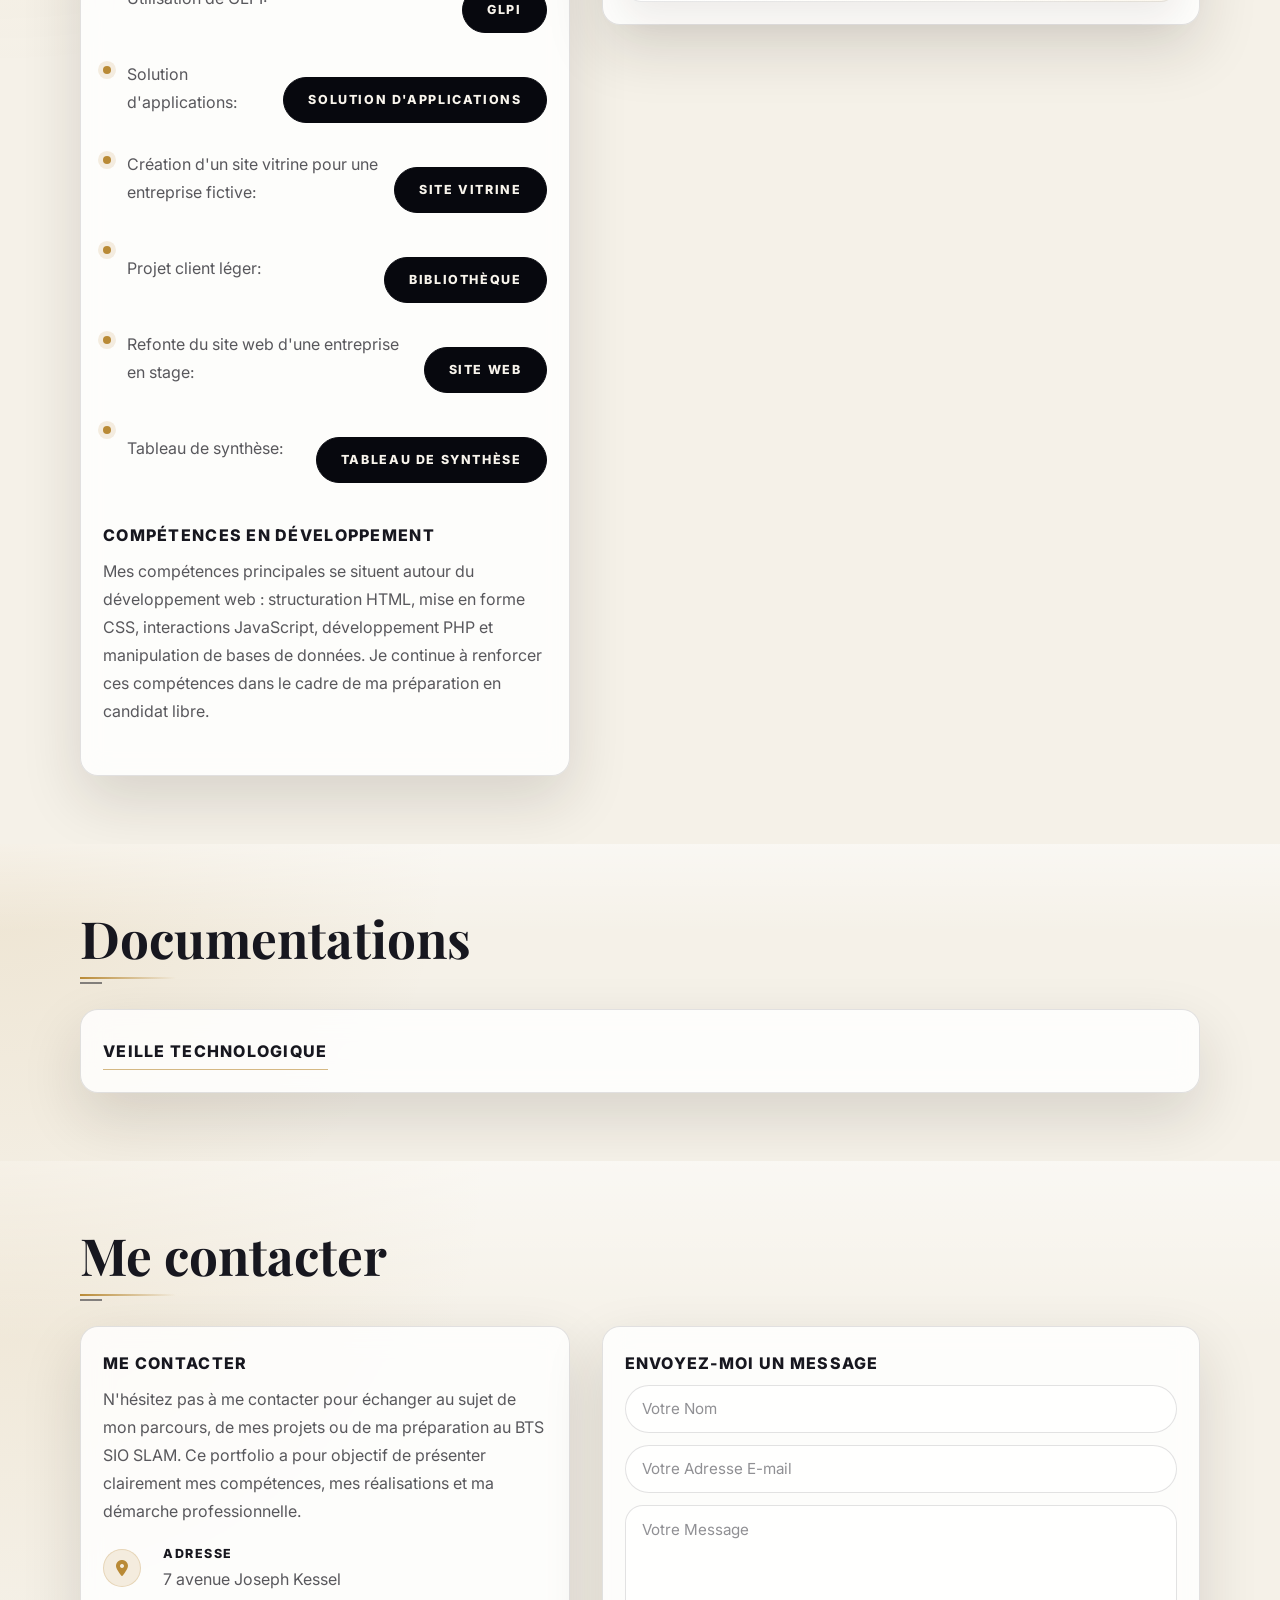
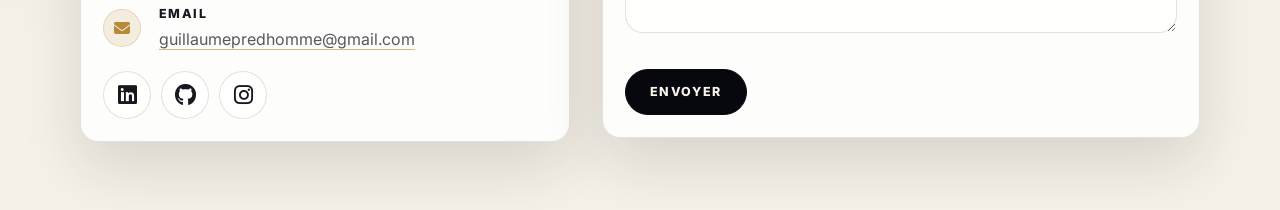
==== commit 0b0488ee: "Fix HTML text encoding" ====
--- a/Html Portfolio.html
+++ b/Html Portfolio.html
@@ -1,12 +1,12 @@
-﻿<!DOCTYPE html>
+<!DOCTYPE html>
 <html lang="fr">
 
 <head>
   <meta charset="UTF-8">
   <meta name="viewport" content="width=device-width, initial-scale=1.0">
   <meta http-equiv="X-UA-Compatible" content="IE=edge,chrome=1">
-  <meta name="keywords" content="BTS SIO, SLAM, portfolio, dÃ©veloppement web, programmation, projets informatiques">
-  <meta name="description" content="Portfolio de Guillaume Predhomme, candidat libre au BTS SIO option SLAM, prÃ©sentant son parcours, ses compÃ©tences et ses projets informatiques.">
+  <meta name="keywords" content="BTS SIO, SLAM, portfolio, développement web, programmation, projets informatiques">
+  <meta name="description" content="Portfolio de Guillaume Predhomme, candidat libre au BTS SIO option SLAM, présentant son parcours, ses compétences et ses projets informatiques.">
   <meta name="author" content="Predhomme Guillaume">
   <title>Predhomme Guillaume | Portfolio BTS SIO SLAM</title>
   <link rel="stylesheet" href="CSS portfolio.css">
@@ -30,9 +30,9 @@
     <div class="max-width">
       <ul class="menu">
         <li><a href="#home" class="menu-btn"><strong>Accueil</strong></a></li>
-        <li><a href="#about" class="menu-btn"><strong>Ã€ propos</strong></a></li>
+        <li><a href="#about" class="menu-btn"><strong>À propos</strong></a></li>
         <li><a href="#services" class="menu-btn"><strong>Profil</strong></a></li>
-        <li><a href="#skills" class="menu-btn"><strong>CompÃ©tences</strong></a></li>
+        <li><a href="#skills" class="menu-btn"><strong>Compétences</strong></a></li>
         <li><a href="#documentations" class="menu-btn"><strong>Documentations</strong></a></li>
         <li><a href="#contact" class="menu-btn"><strong>Contact</strong></a></li>
 
@@ -50,7 +50,7 @@
       <div class="home-content">
         <div class="text-1">Bonjour, je suis</div>
         <div class="text-2">Predhomme Guillaume</div>
-        <div class="text-3">DÃ©veloppeur web junior - BTS SIO SLAM en candidat libre <span class="typing"></span></div>
+        <div class="text-3">Développeur web junior - BTS SIO SLAM en candidat libre <span class="typing"></span></div>
       </div>
     </div>
   </section>
@@ -59,27 +59,27 @@
 
   <section class="about" id="about">
     <div class="max-width">
-      <h2 class="title">Ã€ propos de moi</h2>
+      <h2 class="title">À propos de moi</h2>
       <div class="about-content">
         <div class="column left">
           <img src="photo13 - Copy.jpg" alt="Photo1">
         </div>
         <div class="column right">
           <div class="text">Je suis Predhomme Guillaume <span class="typing-2"></span></div>
-          <p>Je prÃ©pare aujourd'hui le BTS SIO option SLAM en candidat libre, avec une spÃ©cialisation orientÃ©e dÃ©veloppement web, conception d'applications et gestion de projets informatiques.</p>
+          <p>Je prépare aujourd'hui le BTS SIO option SLAM en candidat libre, avec une spécialisation orientée développement web, conception d'applications et gestion de projets informatiques.</p>
           <br>
-          <div class="text">Mon parcours et ma dÃ©marche</div>
-          J'ai suivi un parcours en BTS SIO SLAM Ã  l'Ã©cole ENSITECH de Saint-Quentin-en-Yvelines, avec une expÃ©rience en environnement professionnel informatique. Aujourd'hui, je poursuis ma prÃ©paration en candidat libre afin de consolider mes compÃ©tences, structurer mes projets et prÃ©senter un parcours cohÃ©rent dans le dÃ©veloppement d'applications.<br>
-
-<br>Ce portfolio me permet de prÃ©senter mon parcours, mes rÃ©alisations et les compÃ©tences dÃ©veloppÃ©es au cours de ma formation. Il regroupe des projets techniques, des documentations et des situations professionnelles qui illustrent ma progression en BTS SIO SLAM.<br>
-
-<br>Ma formation m'a permis de travailler sur le dÃ©veloppement web, les bases de donnÃ©es, la programmation, l'analyse de besoins, la documentation technique et la cybersÃ©curitÃ©. J'ai notamment Ã©tÃ© sensibilisÃ© Ã  la sÃ©curisation des donnÃ©es, aux risques liÃ©s aux systÃ¨mes d'information et aux bonnes pratiques de protection.<br>
-
-<br>Mon objectif est de prÃ©senter au jury un parcours cohÃ©rent : expliquer ce que j'ai appris, montrer les projets concrets qui m'ont fait progresser, et dÃ©fendre ma capacitÃ© Ã  continuer Ã  Ã©voluer dans le dÃ©veloppement d'applications.<br>
-
-<br>Je souhaite m'appuyer sur ce portfolio comme support d'Ã©change : chaque projet prÃ©sentÃ© illustre une compÃ©tence technique, une dÃ©marche de rÃ©solution de problÃ¨me ou une situation professionnelle rencontrÃ©e pendant mon parcours.<br>
-
-         <a href="template__ensitech (3).pdf" target="_blank">TÃ©lÃ©charger mon CV</a>
+          <div class="text">Mon parcours et ma démarche</div>
+          J'ai suivi un parcours en BTS SIO SLAM à l'école ENSITECH de Saint-Quentin-en-Yvelines, avec une expérience en environnement professionnel informatique. Aujourd'hui, je poursuis ma préparation en candidat libre afin de consolider mes compétences, structurer mes projets et présenter un parcours cohérent dans le développement d'applications.<br>
+
+<br>Ce portfolio me permet de présenter mon parcours, mes réalisations et les compétences développées au cours de ma formation. Il regroupe des projets techniques, des documentations et des situations professionnelles qui illustrent ma progression en BTS SIO SLAM.<br>
+
+<br>Ma formation m'a permis de travailler sur le développement web, les bases de données, la programmation, l'analyse de besoins, la documentation technique et la cybersécurité. J'ai notamment été sensibilisé à la sécurisation des données, aux risques liés aux systèmes d'information et aux bonnes pratiques de protection.<br>
+
+<br>Mon objectif est de présenter au jury un parcours cohérent : expliquer ce que j'ai appris, montrer les projets concrets qui m'ont fait progresser, et défendre ma capacité à continuer à évoluer dans le développement d'applications.<br>
+
+<br>Je souhaite m'appuyer sur ce portfolio comme support d'échange : chaque projet présenté illustre une compétence technique, une démarche de résolution de problème ou une situation professionnelle rencontrée pendant mon parcours.<br>
+
+         <a href="template__ensitech (3).pdf" target="_blank">Télécharger mon CV</a>
         </div>
       </div>
     </div>
@@ -89,16 +89,16 @@
 
   <section class="services" id="services">
     <div class="max-width">
-      <h2 class="title">Mon profil de dÃ©veloppeur</h2>
+      <h2 class="title">Mon profil de développeur</h2>
       <div class="serv-content">
         <div class="card">
           <div class="box">
             <i class="fas fa-laptop-code"></i>
-            <div class="text">DÃ©veloppement web et applications</div>
-            <p>Mon parcours en BTS SIO SLAM m'a permis de dÃ©velopper des compÃ©tences en conception de sites web, en programmation, en gestion de donnÃ©es et en documentation de projets. Les rÃ©alisations prÃ©sentÃ©es dans ce portfolio montrent ma progression technique et ma capacitÃ© Ã  construire des solutions adaptÃ©es Ã  un besoin.
+            <div class="text">Développement web et applications</div>
+            <p>Mon parcours en BTS SIO SLAM m'a permis de développer des compétences en conception de sites web, en programmation, en gestion de données et en documentation de projets. Les réalisations présentées dans ce portfolio montrent ma progression technique et ma capacité à construire des solutions adaptées à un besoin.
             <br>
             <br>
-              Je travaille principalement avec HTML, CSS, JavaScript, PHP, MySQL et des bases de programmation orientÃ©e objet. Mon objectif est de prÃ©senter une dÃ©marche professionnelle : analyser un besoin, produire une solution, la documenter et expliquer les choix techniques rÃ©alisÃ©s.</p>
+              Je travaille principalement avec HTML, CSS, JavaScript, PHP, MySQL et des bases de programmation orientée objet. Mon objectif est de présenter une démarche professionnelle : analyser un besoin, produire une solution, la documenter et expliquer les choix techniques réalisés.</p>
           </div>
 
         </div>
@@ -109,31 +109,31 @@
 
   <section class="skills" id="skills">
     <div class="max-width">
-      <h2 class="title">Mes compÃ©tences</h2>
+      <h2 class="title">Mes compétences</h2>
       <div class="skills-content">
         <div class="column left">
           <div class="text">Projets</div>
 
           <ul class="projects-list">
             <li class="projet">Portfolio (HTML, CSS, JavaScript)</li>
-            <li class="projet">CrÃ©ation d'une machine virtuelle avec VirtualBox</li>
+            <li class="projet">Création d'une machine virtuelle avec VirtualBox</li>
             <li class="projet">Analyse de trames sur WireShark</li>
             <li class="projet">Conception de pages Internet en HTML et CSS</li>
-            <li class="projet">CrÃ©ation d'applications mobiles avec App Inventor</li>
+            <li class="projet">Création d'applications mobiles avec App Inventor</li>
             <li class="projet">Manipulation d'une carte Arduino Uno</li>
             <li class="projet">Utilisation de GLPI:
               <a href="GLPI TP SLAM PREDHOMME G (1).pdf" target="_blank"> GLPI</a></li>
               <li class="projet">Solution d'applications:
                 <a href="Solutions_Applications_ap2.pdf" target="_blank"> Solution d'applications</a></li>
-            <li class="projet">CrÃ©ation d'un site vitrine pour une entreprise fictive:
+            <li class="projet">Création d'un site vitrine pour une entreprise fictive:
               <a href="TheEthernityCloud.pdf" target="_blank">Site vitrine </a> </li>
-             <li class="projet">Projet client lÃ©ger:
-                <a href="doc.pdf" target="_blank">BibliothÃ¨que</a></li>
+             <li class="projet">Projet client léger:
+                <a href="doc.pdf" target="_blank">Bibliothèque</a></li>
 
              <li class="projet">Refonte du site web d'une entreprise en stage:
               <a href="Stage compte rendu.pdf" target="_blank">site web </a> </li>
-              <li class="projet">Tableau de synthÃ¨se:
-                <a href="Tableau de synthese fini.pdf" target="_blank">Tableau de synthÃ¨se </a> </li>
+              <li class="projet">Tableau de synthèse:
+                <a href="Tableau de synthese fini.pdf" target="_blank">Tableau de synthèse </a> </li>
 
 
 
@@ -141,10 +141,10 @@
           </ul>
 
           <br>
-          <div class="text">CompÃ©tences en dÃ©veloppement</div>
+          <div class="text">Compétences en développement</div>
 
           <p>
-            Mes compÃ©tences principales se situent autour du dÃ©veloppement web : structuration HTML, mise en forme CSS, interactions JavaScript, dÃ©veloppement PHP et manipulation de bases de donnÃ©es. Je continue Ã  renforcer ces compÃ©tences dans le cadre de ma prÃ©paration en candidat libre.
+            Mes compétences principales se situent autour du développement web : structuration HTML, mise en forme CSS, interactions JavaScript, développement PHP et manipulation de bases de données. Je continue à renforcer ces compétences dans le cadre de ma préparation en candidat libre.
           </p>
           <br>
         </div>
@@ -206,7 +206,7 @@
     <div class="contact-content">
       <div class="column left">
         <div class="text">Me contacter</div>
-        <p>N'hÃ©sitez pas Ã  me contacter pour Ã©changer au sujet de mon parcours, de mes projets ou de ma prÃ©paration au BTS SIO SLAM. Ce portfolio a pour objectif de prÃ©senter clairement mes compÃ©tences, mes rÃ©alisations et ma dÃ©marche professionnelle.</p>
+        <p>N'hésitez pas à me contacter pour échanger au sujet de mon parcours, de mes projets ou de ma préparation au BTS SIO SLAM. Ce portfolio a pour objectif de présenter clairement mes compétences, mes réalisations et ma démarche professionnelle.</p>
         <div class="icons">
           <div class="row">
             <div class="info">
